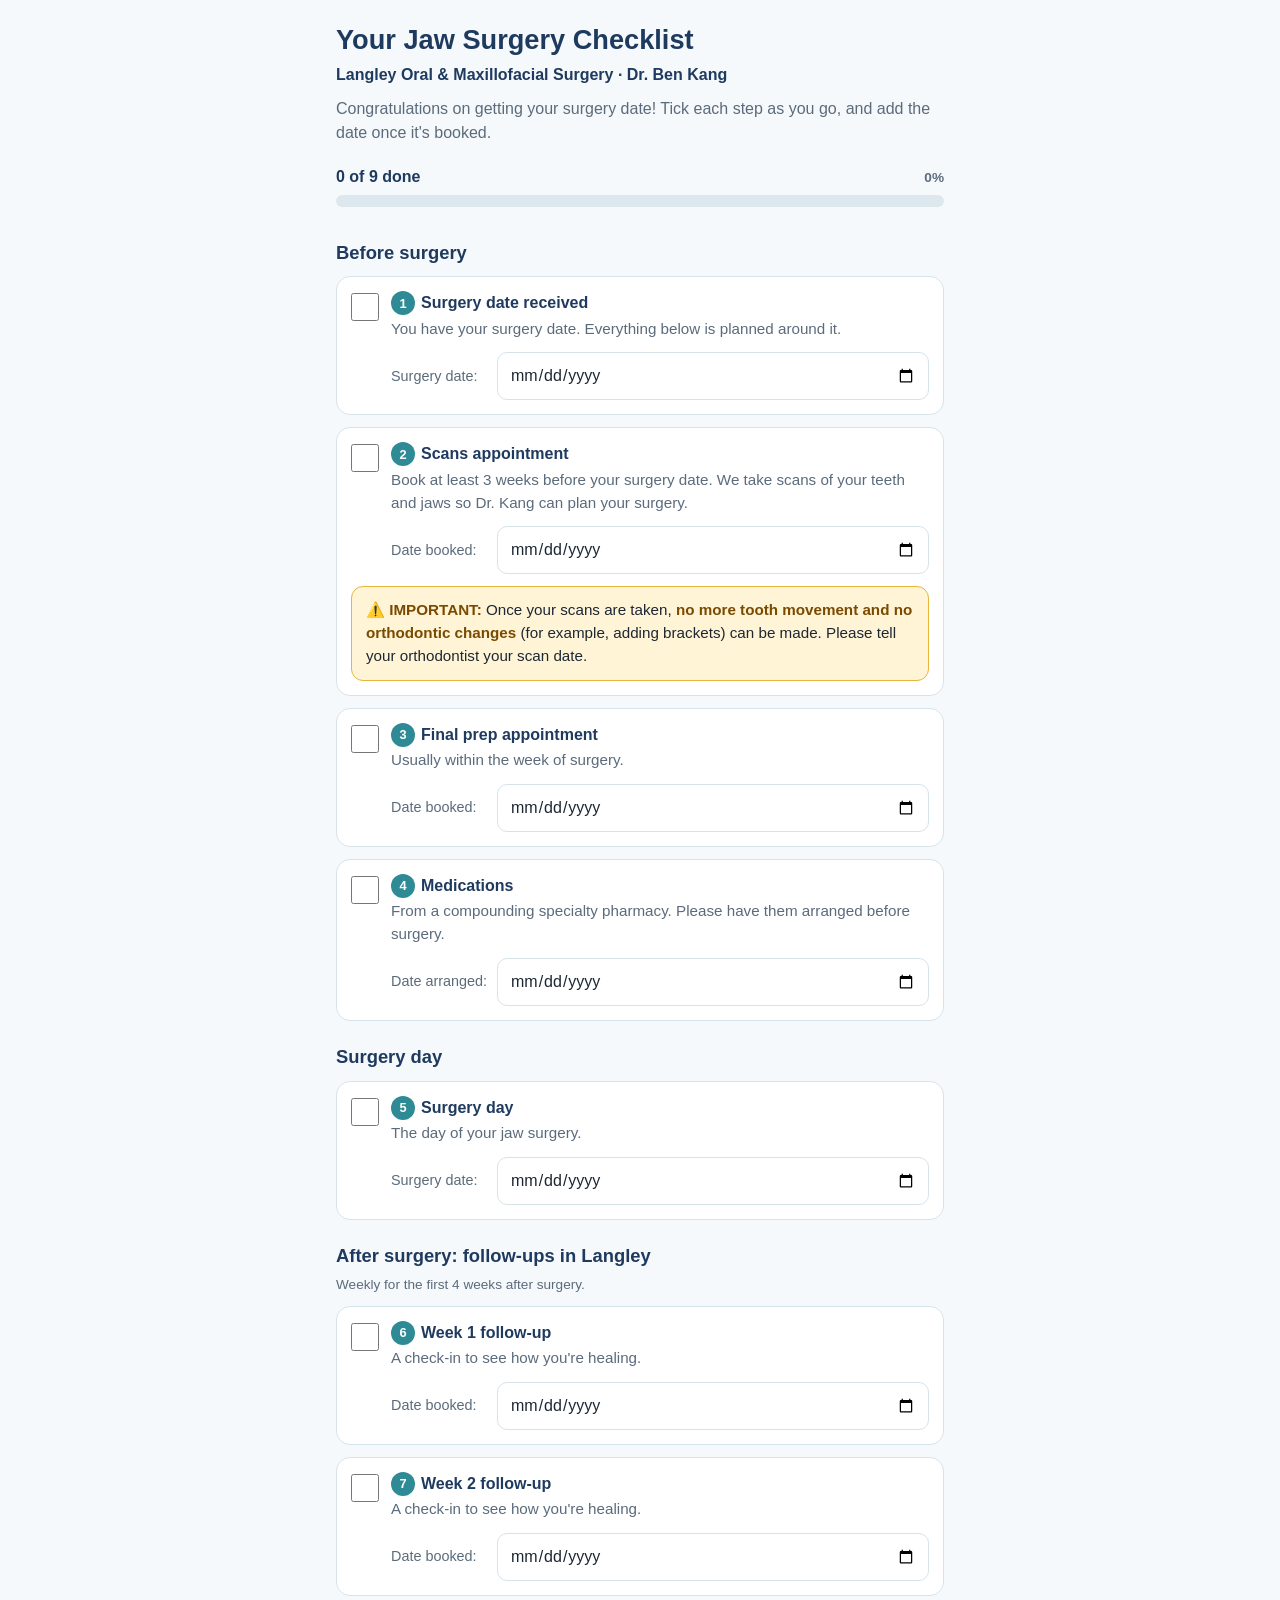
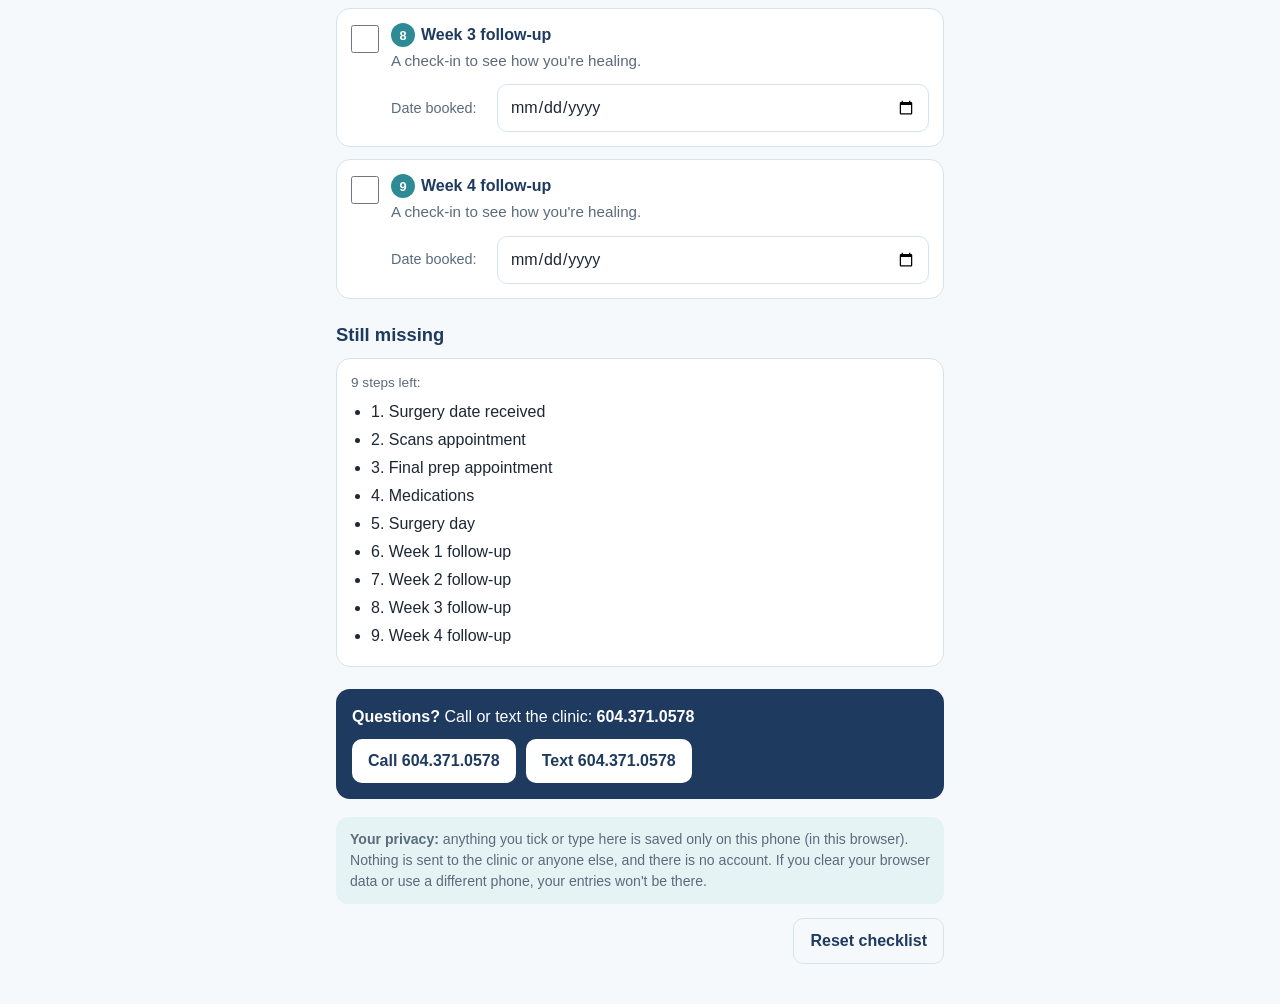
==== index.html @ 8f267912 "Add surgery checklist" ====
<!DOCTYPE html>
<html lang="en">
<head>
<meta charset="utf-8">
<meta name="viewport" content="width=device-width, initial-scale=1, viewport-fit=cover">
<meta http-equiv="Content-Security-Policy" content="default-src 'none'; style-src 'unsafe-inline'; script-src 'unsafe-inline'; img-src data:; form-action 'none'; base-uri 'none'">
<meta name="referrer" content="no-referrer">
<meta name="robots" content="noindex">
<meta name="theme-color" content="#1F3A5F">
<title>Your Jaw Surgery Checklist</title>
<style>
  :root{
    --navy:#1F3A5F; --teal:#2E8B95; --teal-soft:#E6F3F4; --ink:#1d2733; --muted:#5b6b7c;
    --line:#d7e3ea; --bg:#F6F9FB; --card:#fff; --amber:#FFF4D6; --amber-line:#E8B53C;
  }
  *{box-sizing:border-box}
  html{-webkit-text-size-adjust:100%}
  body{margin:0;background:var(--bg);color:var(--ink);
    font:16px/1.5 -apple-system,BlinkMacSystemFont,"Segoe UI",Roboto,"Helvetica Neue",Arial,sans-serif;
    padding:env(safe-area-inset-top) env(safe-area-inset-right) env(safe-area-inset-bottom) env(safe-area-inset-left)}
  .wrap{max-width:640px;margin:0 auto;padding:20px 16px 40px}
  header h1{color:var(--navy);font-size:1.7rem;line-height:1.2;margin:4px 0 6px}
  header .clinic{color:var(--navy);font-weight:600;margin:0}
  header .intro{color:var(--muted);margin:10px 0 0}
  .progress{position:sticky;top:0;z-index:5;background:var(--bg);padding:12px 0 10px;margin-top:8px}
  .progress .row{display:flex;justify-content:space-between;align-items:baseline;font-weight:600;color:var(--navy)}
  .bar{height:12px;background:#dde8ee;border-radius:99px;overflow:hidden;margin-top:6px}
  .bar span{display:block;height:100%;width:0;background:var(--teal);border-radius:99px;transition:width .3s}
  h2{color:var(--navy);font-size:1.15rem;margin:22px 0 10px}
  .step{background:var(--card);border:1px solid var(--line);border-radius:14px;padding:14px;margin:0 0 12px}
  .step.done{border-color:var(--teal);background:#fbfefe}
  .top{display:flex;gap:12px;align-items:flex-start}
  .top input[type=checkbox]{flex:none;width:28px;height:28px;margin:2px 0 0;accent-color:var(--teal);cursor:pointer}
  .top label{cursor:pointer;flex:1}
  .num{display:inline-flex;align-items:center;justify-content:center;width:24px;height:24px;border-radius:50%;
    background:var(--teal);color:#fff;font-size:.8rem;font-weight:700;margin-right:6px;vertical-align:1px}
  .title{font-weight:700;color:var(--navy)}
  .step.done .title{text-decoration:line-through;text-decoration-color:var(--teal)}
  .desc{display:block;color:var(--muted);font-size:.95rem;margin-top:2px}
  .date{display:flex;align-items:center;gap:10px;flex-wrap:wrap;margin:12px 0 0 40px}
  .date label{font-size:.9rem;color:var(--muted);min-width:96px}
  .date input{font:inherit;color:var(--ink);padding:10px 12px;border:1px solid var(--line);border-radius:10px;background:#fff;min-height:44px;flex:1;min-width:160px}
  .hint{margin:8px 0 0 40px;font-size:.9rem;color:var(--teal);font-weight:600}
  .hint.warn{color:#9a5b00}
  .hint:empty{display:none}
  .callout{background:var(--amber);border:1px solid var(--amber-line);border-radius:12px;padding:12px 14px;margin:12px 0 0;font-size:.95rem}
  .callout strong{color:#7a4a00}
  .missing{background:var(--card);border:1px solid var(--line);border-radius:14px;padding:14px}
  .missing ul{margin:6px 0 0;padding-left:20px}
  .missing li{margin:4px 0}
  .alldone{color:var(--teal);font-weight:700}
  .contact{background:var(--navy);color:#fff;border-radius:14px;padding:16px;margin-top:22px}
  .contact p{margin:0 0 10px}
  .btns{display:flex;gap:10px;flex-wrap:wrap}
  .btn{display:inline-flex;align-items:center;justify-content:center;min-height:44px;padding:10px 16px;border-radius:10px;
    font:inherit;font-weight:700;text-decoration:none;cursor:pointer;border:0}
  .btn.light{background:#fff;color:var(--navy)}
  .btn.ghost{background:transparent;color:var(--navy);border:1px solid var(--line)}
  .privacy{font-size:.88rem;color:var(--muted);margin-top:18px;background:var(--teal-soft);border-radius:12px;padding:12px 14px}
  .foot{display:flex;justify-content:flex-end;margin-top:14px}
  .small{font-size:.85rem;color:var(--muted)}
  @media print{.progress{position:static}.btn,.foot{display:none}.contact{color:#000;background:#fff;border:1px solid #999}}
</style>
</head>
<body>
<div class="wrap">
  <header>
    <h1>Your Jaw Surgery Checklist</h1>
    <p class="clinic">Langley Oral &amp; Maxillofacial Surgery · Dr. Ben Kang</p>
    <p class="intro">Congratulations on getting your surgery date! Tick each step as you go, and add the date once it's booked.</p>
  </header>

  <div class="progress" aria-live="polite">
    <div class="row"><span id="count">0 of 9 done</span><span id="pct" class="small">0%</span></div>
    <div class="bar" role="progressbar" aria-label="Checklist progress" aria-valuemin="0" aria-valuemax="9" aria-valuenow="0" id="bar"><span id="barfill"></span></div>
  </div>

  <main id="steps"></main>

  <h2>Still missing</h2>
  <div class="missing" aria-live="polite"><div id="missing"></div></div>

  <div class="contact">
    <p><strong>Questions?</strong> Call or text the clinic: <strong>604.371.0578</strong></p>
    <div class="btns">
      <a class="btn light" href="tel:+16043710578">Call 604.371.0578</a>
      <a class="btn light" href="sms:+16043710578">Text 604.371.0578</a>
    </div>
  </div>

  <p class="privacy"><strong>Your privacy:</strong> anything you tick or type here is saved only on this phone (in this browser). Nothing is sent to the clinic or anyone else, and there is no account. If you clear your browser data or use a different phone, your entries won't be there.</p>

  <div class="foot"><button type="button" class="btn ghost" id="reset">Reset checklist</button></div>
</div>

<script>
(function(){
  "use strict";
  var KEY = "jawSurgeryChecklist.v1";
  var STEPS = [
    {id:"received", n:1, section:"Before surgery", title:"Surgery date received",
      desc:"You have your surgery date. Everything below is planned around it.", dateLabel:"Surgery date", isSurgery:true},
    {id:"scans", n:2, title:"Scans appointment",
      desc:"Book at least 3 weeks before your surgery date. We take scans of your teeth and jaws so Dr. Kang can plan your surgery.",
      dateLabel:"Date booked",
      callout:"<strong>IMPORTANT:</strong> Once your scans are taken, <strong>no more tooth movement and no orthodontic changes</strong> (for example, adding brackets) can be made. Please tell your orthodontist your scan date."},
    {id:"prep", n:3, title:"Final prep appointment", desc:"Usually within the week of surgery.", dateLabel:"Date booked"},
    {id:"meds", n:4, title:"Medications", desc:"From a compounding specialty pharmacy. Please have them arranged before surgery.", dateLabel:"Date arranged"},
    {id:"surgery", n:5, section:"Surgery day", title:"Surgery day", desc:"The day of your jaw surgery.", dateLabel:"Surgery date", isSurgery:true},
    {id:"fu1", n:6, section:"After surgery: follow-ups in Langley", sectionNote:"Weekly for the first 4 weeks after surgery.", title:"Week 1 follow-up", desc:"A check-in to see how you're healing.", dateLabel:"Date booked", week:1},
    {id:"fu2", n:7, title:"Week 2 follow-up", desc:"A check-in to see how you're healing.", dateLabel:"Date booked", week:2},
    {id:"fu3", n:8, title:"Week 3 follow-up", desc:"A check-in to see how you're healing.", dateLabel:"Date booked", week:3},
    {id:"fu4", n:9, title:"Week 4 follow-up", desc:"A check-in to see how you're healing.", dateLabel:"Date booked", week:4}
  ];

  var state = load();
  function load(){
    try { var s = JSON.parse(localStorage.getItem(KEY)); if (s && typeof s === "object") return {checked:s.checked||{}, dates:s.dates||{}, surgery:s.surgery||""}; } catch(e){}
    return {checked:{}, dates:{}, surgery:""};
  }
  function save(){ try { localStorage.setItem(KEY, JSON.stringify(state)); } catch(e){} }

  function parse(d){ if(!/^\d{4}-\d{2}-\d{2}$/.test(d||"")) return null; var p=d.split("-"); return new Date(+p[0], +p[1]-1, +p[2]); }
  function addDays(dt,n){ var x=new Date(dt.getTime()); x.setDate(x.getDate()+n); return x; }
  function fmt(dt){ return dt.toLocaleDateString("en-CA",{weekday:"short", month:"short", day:"numeric", year:"numeric"}); }
  function el(tag, attrs, html){ var e=document.createElement(tag); for(var k in (attrs||{})) e.setAttribute(k, attrs[k]); if(html!=null) e.innerHTML=html; return e; }

  var root = document.getElementById("steps");
  STEPS.forEach(function(s){
    if (s.section){ root.appendChild(el("h2",null,s.section)); if(s.sectionNote) root.appendChild(el("p",{"class":"small",style:"margin:-4px 0 10px"},s.sectionNote)); }
    var card = el("section",{"class":"step", id:"card-"+s.id});
    var top = el("div",{"class":"top"});
    var cb = el("input",{type:"checkbox", id:"cb-"+s.id});
    var lab = el("label",{"for":"cb-"+s.id}, '<span class="num">'+s.n+'</span><span class="title">'+s.title+'</span><span class="desc">'+s.desc+'</span>');
    top.appendChild(cb); top.appendChild(lab); card.appendChild(top);
    var row = el("div",{"class":"date"});
    row.appendChild(el("label",{"for":"dt-"+s.id}, s.dateLabel+":"));
    var di = el("input",{type:"date", id:"dt-"+s.id, autocomplete:"off"});
    row.appendChild(di); card.appendChild(row);
    card.appendChild(el("p",{"class":"hint", id:"hint-"+s.id}));
    if (s.callout) card.appendChild(el("div",{"class":"callout", role:"note"}, "⚠️ "+s.callout));
    root.appendChild(card);

    cb.addEventListener("change", function(){ state.checked[s.id]=cb.checked; save(); render(); });
    di.addEventListener("change", function(){
      if (s.isSurgery) state.surgery = di.value; else state.dates[s.id] = di.value;
      save(); render();
    });
  });

  function render(){
    var surg = parse(state.surgery), done = 0, missing = [];
    STEPS.forEach(function(s){
      var cb = document.getElementById("cb-"+s.id), di = document.getElementById("dt-"+s.id), hint = document.getElementById("hint-"+s.id);
      var on = !!state.checked[s.id]; cb.checked = on;
      document.getElementById("card-"+s.id).classList.toggle("done", on);
      var v = s.isSurgery ? state.surgery : (state.dates[s.id]||"");
      if (di.value !== v) di.value = v;
      if (on) done++; else missing.push(s);
      var h = "", warn = false;
      if (surg){
        if (s.id==="scans"){
          var by = addDays(surg,-21); h = "Suggested: book on or before " + fmt(by) + " (3 weeks before surgery).";
          var sd = parse(state.dates.scans); if (sd && sd > by){ h = "This is less than 3 weeks before surgery. Please call or text the clinic."; warn = true; }
        } else if (s.id==="prep"){ h = "Suggested: in the week before surgery (" + fmt(addDays(surg,-7)) + " to " + fmt(addDays(surg,-1)) + ").";
        } else if (s.id==="meds"){ h = "Arrange before " + fmt(surg) + ".";
        } else if (s.week){ h = "Around " + fmt(addDays(surg, 7*s.week)) + ".";
        }
      }
      hint.textContent = h; hint.classList.toggle("warn", warn);
    });
    document.getElementById("count").textContent = done + " of 9 done";
    var pct = Math.round(done/9*100);
    document.getElementById("pct").textContent = pct + "%";
    document.getElementById("barfill").style.width = pct + "%";
    document.getElementById("bar").setAttribute("aria-valuenow", done);
    var m = document.getElementById("missing");
    if (!missing.length){ m.innerHTML = '<p class="alldone">All 9 steps done. Great work!</p>'; }
    else {
      var ul = el("ul");
      missing.forEach(function(s){ var li = el("li"); li.textContent = s.n + ". " + s.title; ul.appendChild(li); });
      m.innerHTML = ""; m.appendChild(el("p",{"class":"small",style:"margin:0"}, missing.length + " step" + (missing.length>1?"s":"") + " left:")); m.appendChild(ul);
    }
  }

  document.getElementById("reset").addEventListener("click", function(){
    if (confirm("Clear all ticks and dates on this phone? This can't be undone.")){
      state = {checked:{}, dates:{}, surgery:""};
      try { localStorage.removeItem(KEY); } catch(e){}
      render();
    }
  });

  render();
})();
</script>
</body>
</html>
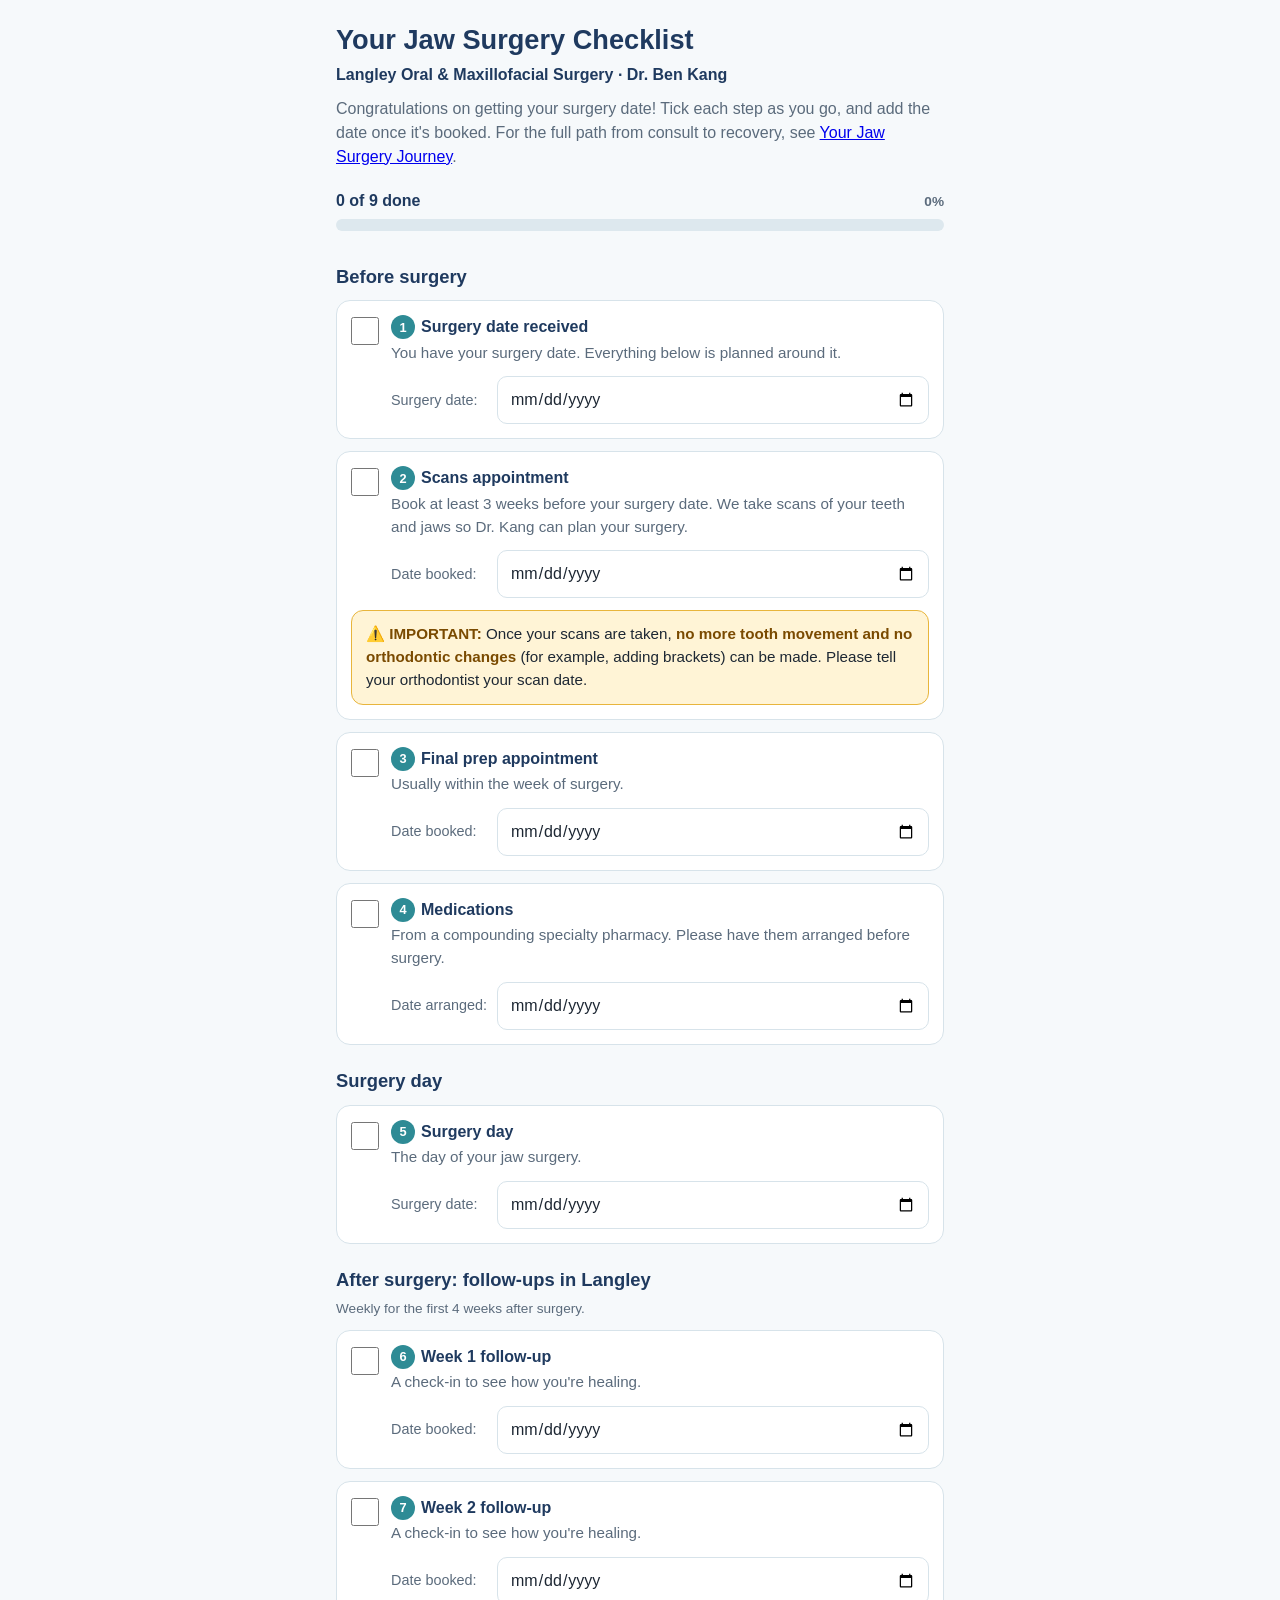
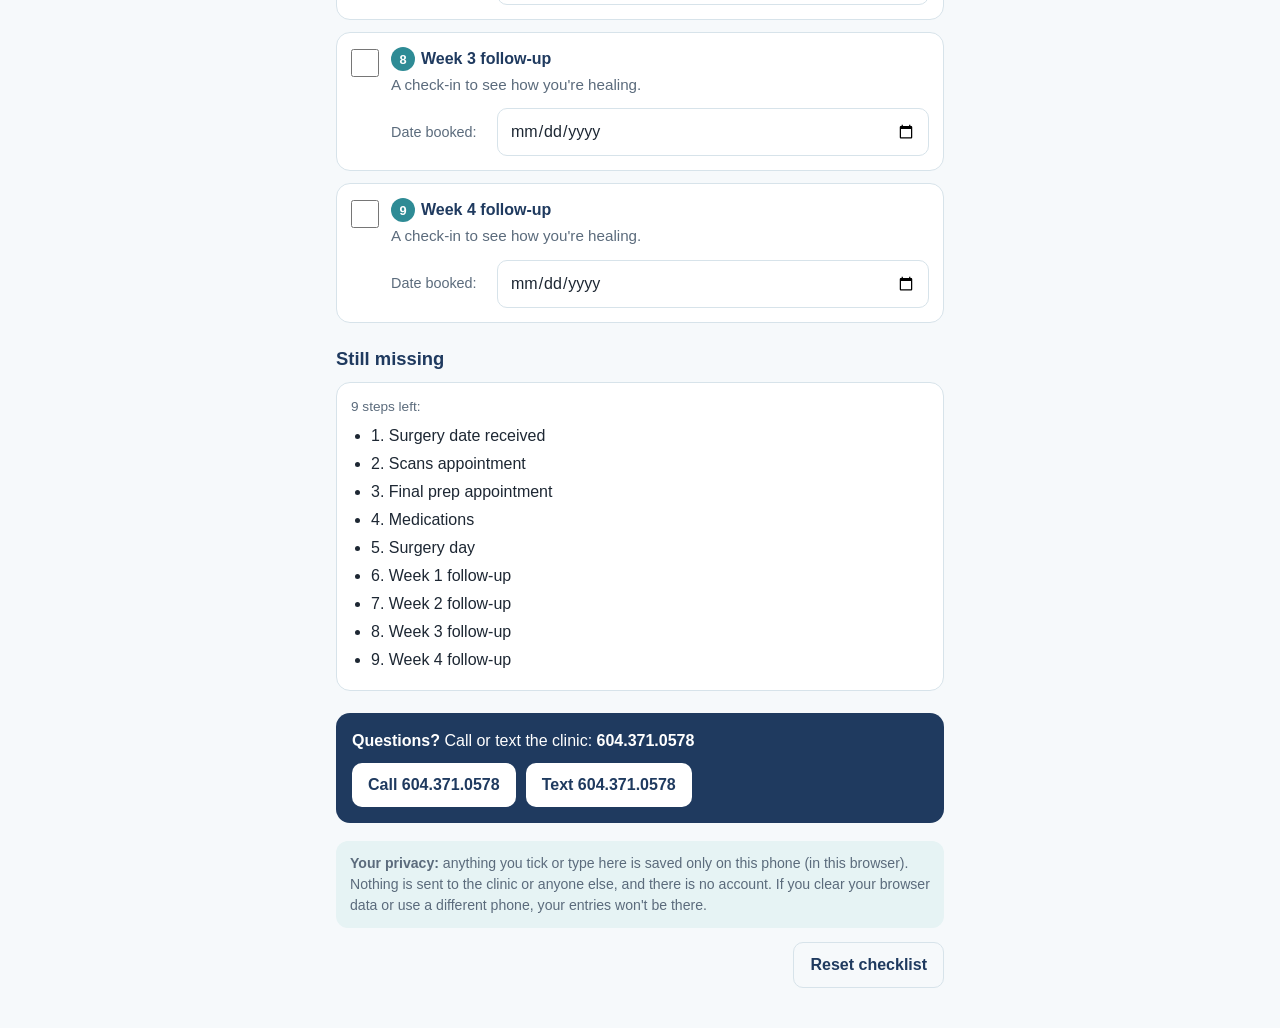
==== commit b6a4aabc: "Add patient jaw surgery journey page with sunset wheel layout New static GitHub Pages path at /jaw-s" ====
--- a/index.html
+++ b/index.html
@@ -67,7 +67,7 @@
   <header>
     <h1>Your Jaw Surgery Checklist</h1>
     <p class="clinic">Langley Oral &amp; Maxillofacial Surgery · Dr. Ben Kang</p>
-    <p class="intro">Congratulations on getting your surgery date! Tick each step as you go, and add the date once it's booked.</p>
+    <p class="intro">Congratulations on getting your surgery date! Tick each step as you go, and add the date once it's booked. For the full path from consult to recovery, see <a href="jaw-surgery-journey/">Your Jaw Surgery Journey</a>.</p>
   </header>
 
   <div class="progress" aria-live="polite">
